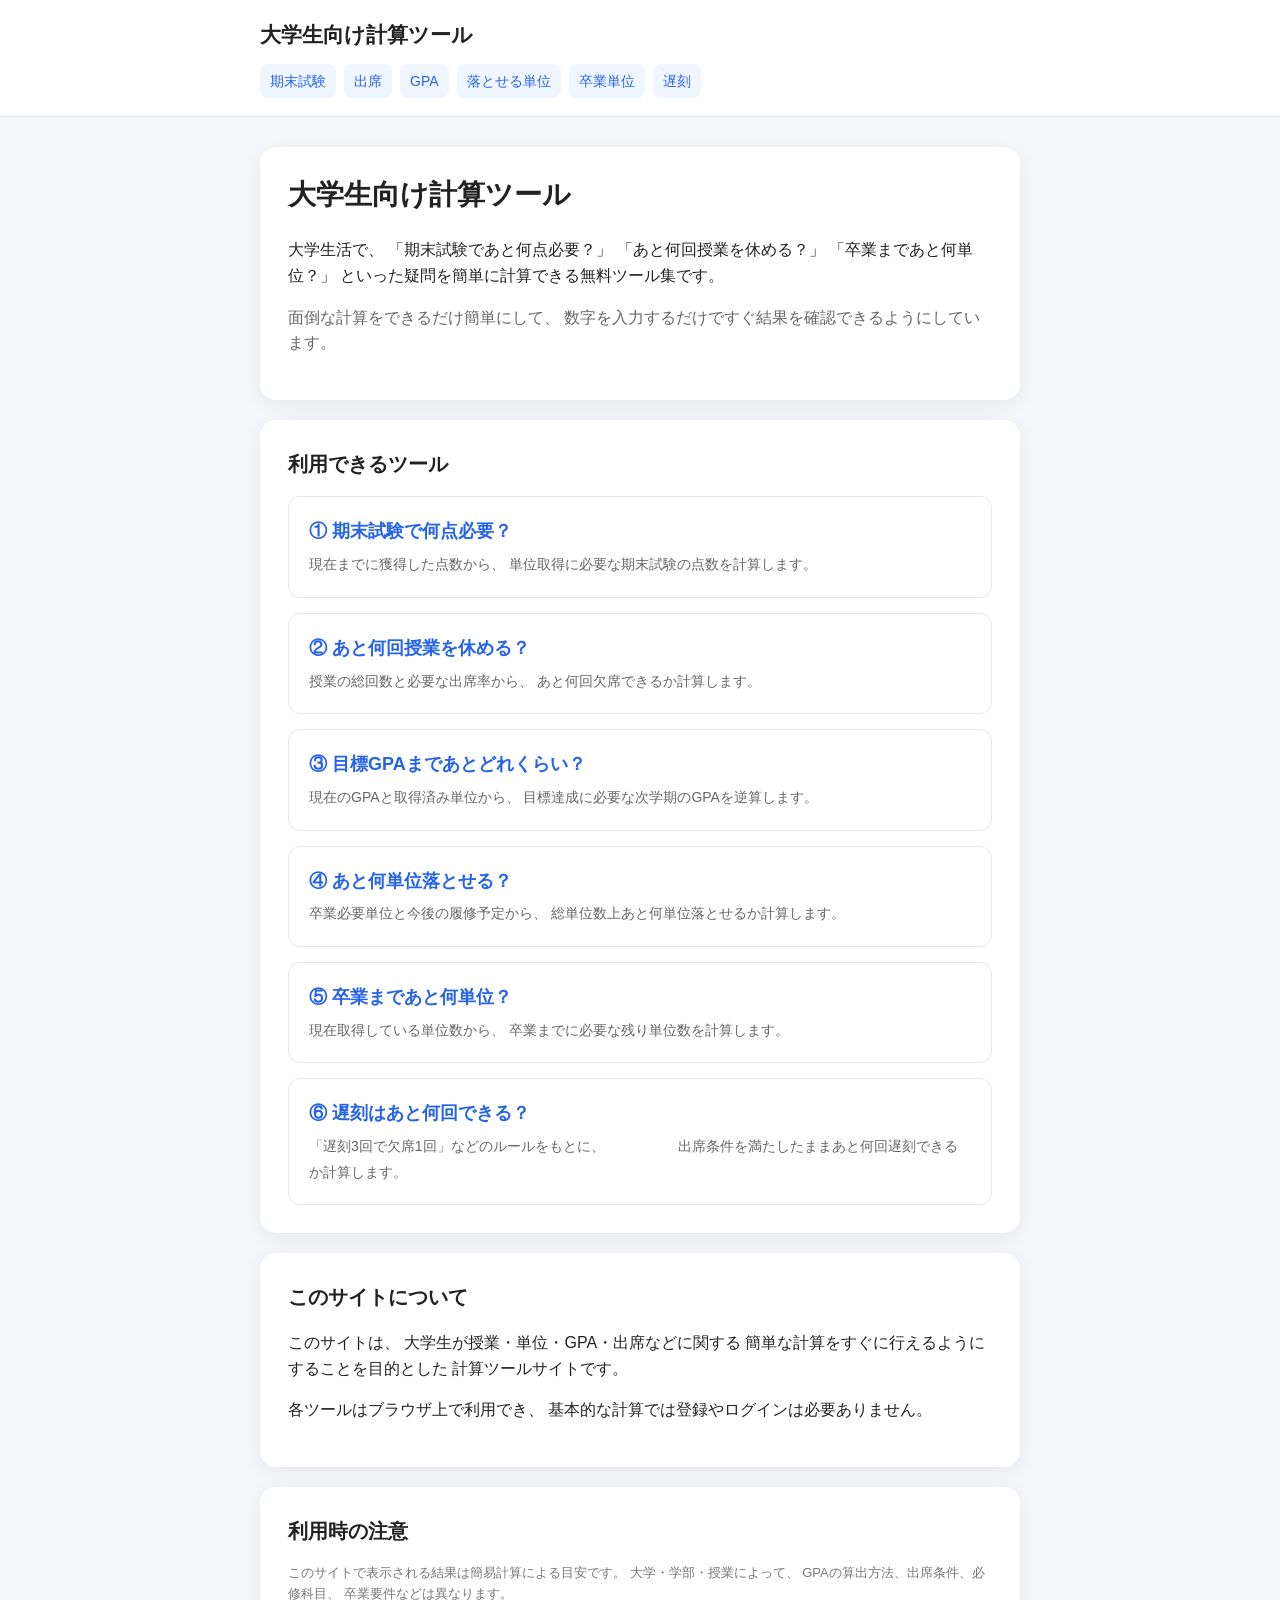
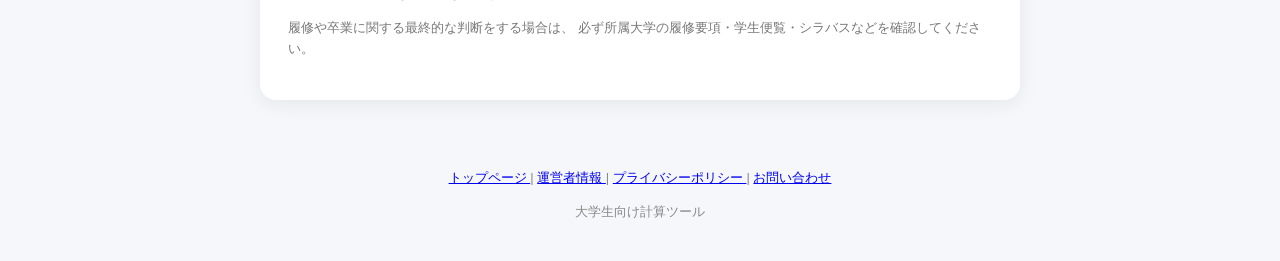
==== index.html @ 215fce96 "Update index.html" ====
<!DOCTYPE html>
<html lang="ja">

<head>
  <meta charset="UTF-8">

  <meta
    name="viewport"
    content="width=device-width, initial-scale=1.0"
  >

  <title>大学生向け計算ツール｜単位・GPA・出席・期末試験</title>

  <!-- Google tag (gtag.js) -->
<script async src="https://www.googletagmanager.com/gtag/js?id=G-T0MYVWRDHL"></script>

<script>
  window.dataLayer = window.dataLayer || [];

  function gtag() {
    dataLayer.push(arguments);
  }

  gtag('js', new Date());

  gtag('config', 'G-T0MYVWRDHL');
</script>

  <meta
    name="description"
    content="大学生向けの無料計算ツール集。期末試験で必要な点数、あと何回授業を休めるか、目標GPA、落とせる単位数、卒業までの残り単位数を簡単に計算できます。"
  >

  <link rel="stylesheet" href="style.css">
</head>

<body>

  <header class="site-header">

    <div class="header-inner">

      <h2 class="site-title">
        <a href="index.html">
          大学生向け計算ツール
        </a>
      </h2>

      <nav class="nav">

        <a href="final-exam.html">
          期末試験
        </a>

        <a href="attendance.html">
          出席
        </a>

        <a href="gpa-target.html">
          GPA
        </a>

        <a href="credits-drop.html">
          落とせる単位
        </a>

        <a href="credits-graduation.html">
          卒業単位
        </a>

        <a href="late-calculator.html">
          遅刻
        </a>

      </nav>

    </div>

  </header>


  <main class="container">

    <!-- サイト紹介 -->

    <section class="card">

      <h1>大学生向け計算ツール</h1>

      <p>
        大学生活で、
        「期末試験であと何点必要？」
        「あと何回授業を休める？」
        「卒業まであと何単位？」
        といった疑問を簡単に計算できる無料ツール集です。
      </p>

      <p class="description">
        面倒な計算をできるだけ簡単にして、
        数字を入力するだけですぐ結果を確認できるようにしています。
      </p>

    </section>


    <!-- ツール一覧 -->

    <section class="card">

      <h2>利用できるツール</h2>

      <div class="tool-grid">


        <a
          class="tool-card"
          href="final-exam.html"
        >

          <strong>
            ① 期末試験で何点必要？
          </strong>

          <span>
            現在までに獲得した点数から、
            単位取得に必要な期末試験の点数を計算します。
          </span>

        </a>


        <a
          class="tool-card"
          href="attendance.html"
        >

          <strong>
            ② あと何回授業を休める？
          </strong>

          <span>
            授業の総回数と必要な出席率から、
            あと何回欠席できるか計算します。
          </span>

        </a>


        <a
          class="tool-card"
          href="gpa-target.html"
        >

          <strong>
            ③ 目標GPAまであとどれくらい？
          </strong>

          <span>
            現在のGPAと取得済み単位から、
            目標達成に必要な次学期のGPAを逆算します。
          </span>

        </a>


        <a
          class="tool-card"
          href="credits-drop.html"
        >

          <strong>
            ④ あと何単位落とせる？
          </strong>

          <span>
            卒業必要単位と今後の履修予定から、
            総単位数上あと何単位落とせるか計算します。
          </span>

        </a>


        <a
          class="tool-card"
          href="credits-graduation.html"
        >

          <strong>
            ⑤ 卒業まであと何単位？
          </strong>

          <span>
            現在取得している単位数から、
            卒業までに必要な残り単位数を計算します。
          </span>

        </a>

        <a
          class="tool-card"
          href="late-calculator.html"
        >

          <strong>
            ⑥ 遅刻はあと何回できる？
          </strong>

          <span>
            「遅刻3回で欠席1回」などのルールをもとに、
    　　　　　出席条件を満たしたままあと何回遅刻できるか計算します。
          </span>

        </a>


      </div>

    </section>


    <!-- サイトについて -->

    <section class="card">

      <h2>このサイトについて</h2>

      <p>
        このサイトは、
        大学生が授業・単位・GPA・出席などに関する
        簡単な計算をすぐに行えるようにすることを目的とした
        計算ツールサイトです。
      </p>

      <p>
        各ツールはブラウザ上で利用でき、
        基本的な計算では登録やログインは必要ありません。
      </p>

    </section>


    <!-- 注意事項 -->

    <section class="card">

      <h2>利用時の注意</h2>

      <p class="notice">
        このサイトで表示される結果は簡易計算による目安です。
        大学・学部・授業によって、
        GPAの算出方法、出席条件、必修科目、
        卒業要件などは異なります。
      </p>

      <p class="notice">
        履修や卒業に関する最終的な判断をする場合は、
        必ず所属大学の履修要項・学生便覧・シラバスなどを確認してください。
      </p>

    </section>

  </main>

<footer>

  <p>
    <a href="index.html">
      トップページ
    </a>

    |

    <a href="about.html">
      運営者情報
    </a>

    |

    <a href="privacy.html">
      プライバシーポリシー
    </a>

    |

    <a href="contact.html">
      お問い合わせ
    </a>
  </p>

  <p>
    大学生向け計算ツール
  </p>

</footer>


</body>
</html>
---- style.css ----
* {
  box-sizing: border-box;
}

body {
  margin: 0;
  font-family:
    -apple-system,
    BlinkMacSystemFont,
    "Segoe UI",
    "Noto Sans JP",
    sans-serif;

  background: #f5f7fa;
  color: #222;
  line-height: 1.6;
}

.container {
  width: min(760px, 92%);
  margin: 30px auto;
}

/* ヘッダー */

.site-header {
  background: white;
  border-bottom: 1px solid #e5e7eb;
}

.header-inner {
  width: min(760px, 92%);
  margin: auto;
  padding: 18px 0;
}

.site-title {
  margin: 0;
  font-size: 21px;
}

.site-title a {
  color: #222;
  text-decoration: none;
}

/* ナビゲーション */

.nav {
  margin-top: 12px;
  display: flex;
  flex-wrap: wrap;
  gap: 8px;
}

.nav a {
  font-size: 14px;
  color: #2563eb;
  text-decoration: none;
  background: #eff6ff;
  padding: 6px 10px;
  border-radius: 8px;
}

.nav a:hover {
  text-decoration: underline;
}

/* カード */

.card {
  background: white;
  border-radius: 16px;
  padding: 28px;
  margin-bottom: 20px;
  box-shadow: 0 4px 20px rgba(0, 0, 0, 0.07);
}

h1 {
  margin-top: 0;
  font-size: 28px;
  line-height: 1.4;
}

h2 {
  margin-top: 0;
  font-size: 20px;
}

.description {
  color: #666;
}

/* フォーム */

.field {
  margin-bottom: 20px;
}

label {
  display: block;
  font-weight: bold;
  margin-bottom: 6px;
}

input {
  width: 100%;
  padding: 12px;
  border: 1px solid #ccc;
  border-radius: 8px;
  font-size: 16px;
}

button {
  width: 100%;
  border: none;
  border-radius: 8px;
  padding: 14px;
  font-size: 16px;
  font-weight: bold;
  cursor: pointer;
  background: #2563eb;
  color: white;
}

button:hover {
  opacity: 0.9;
}

/* 結果 */

.result {
  display: none;
}

.result-main {
  font-size: 30px;
  font-weight: bold;
  margin: 10px 0 20px;
}

.result-details {
  background: #f5f7fa;
  border-radius: 10px;
  padding: 16px;
}

.result-details p {
  margin: 6px 0;
}

.success {
  color: #15803d;
}

.warning {
  color: #b45309;
}

.danger {
  color: #b91c1c;
}

.error {
  color: #b91c1c;
  font-weight: bold;
  margin-top: 12px;
}

.notice {
  color: #777;
  font-size: 13px;
}

/* トップページ */

.tool-grid {
  display: grid;
  gap: 15px;
}

.tool-card {
  display: block;
  padding: 20px;
  border: 1px solid #e5e7eb;
  border-radius: 12px;
  color: #222;
  text-decoration: none;
}

.tool-card:hover {
  border-color: #2563eb;
  background: #f8fbff;
}

.tool-card strong {
  display: block;
  color: #2563eb;
  font-size: 18px;
  margin-bottom: 5px;
}

.tool-card span {
  color: #666;
  font-size: 14px;
}

/* 関連ツール */

.tool-links a {
  display: block;
  margin: 10px 0;
  color: #2563eb;
  text-decoration: none;
  font-weight: bold;
}

.tool-links a:hover {
  text-decoration: underline;
}

footer {
  text-align: center;
  padding: 25px;
  color: #888;
  font-size: 13px;
}

@media (max-width: 600px) {

  .container {
    margin-top: 20px;
  }

  .card {
    padding: 20px;
  }

  h1 {
    font-size: 23px;
  }

  .result-main {
    font-size: 25px;
  }

  .nav {
    gap: 5px;
  }

  .nav a {
    font-size: 12px;
  }

  .card h3 {
    margin-top: 22px;
    margin-bottom: 6px;
    font-size: 17px;
  }

  .card ul {
    padding-left: 22px;
  }

  .card li {
    margin: 5px 0;
  }
}
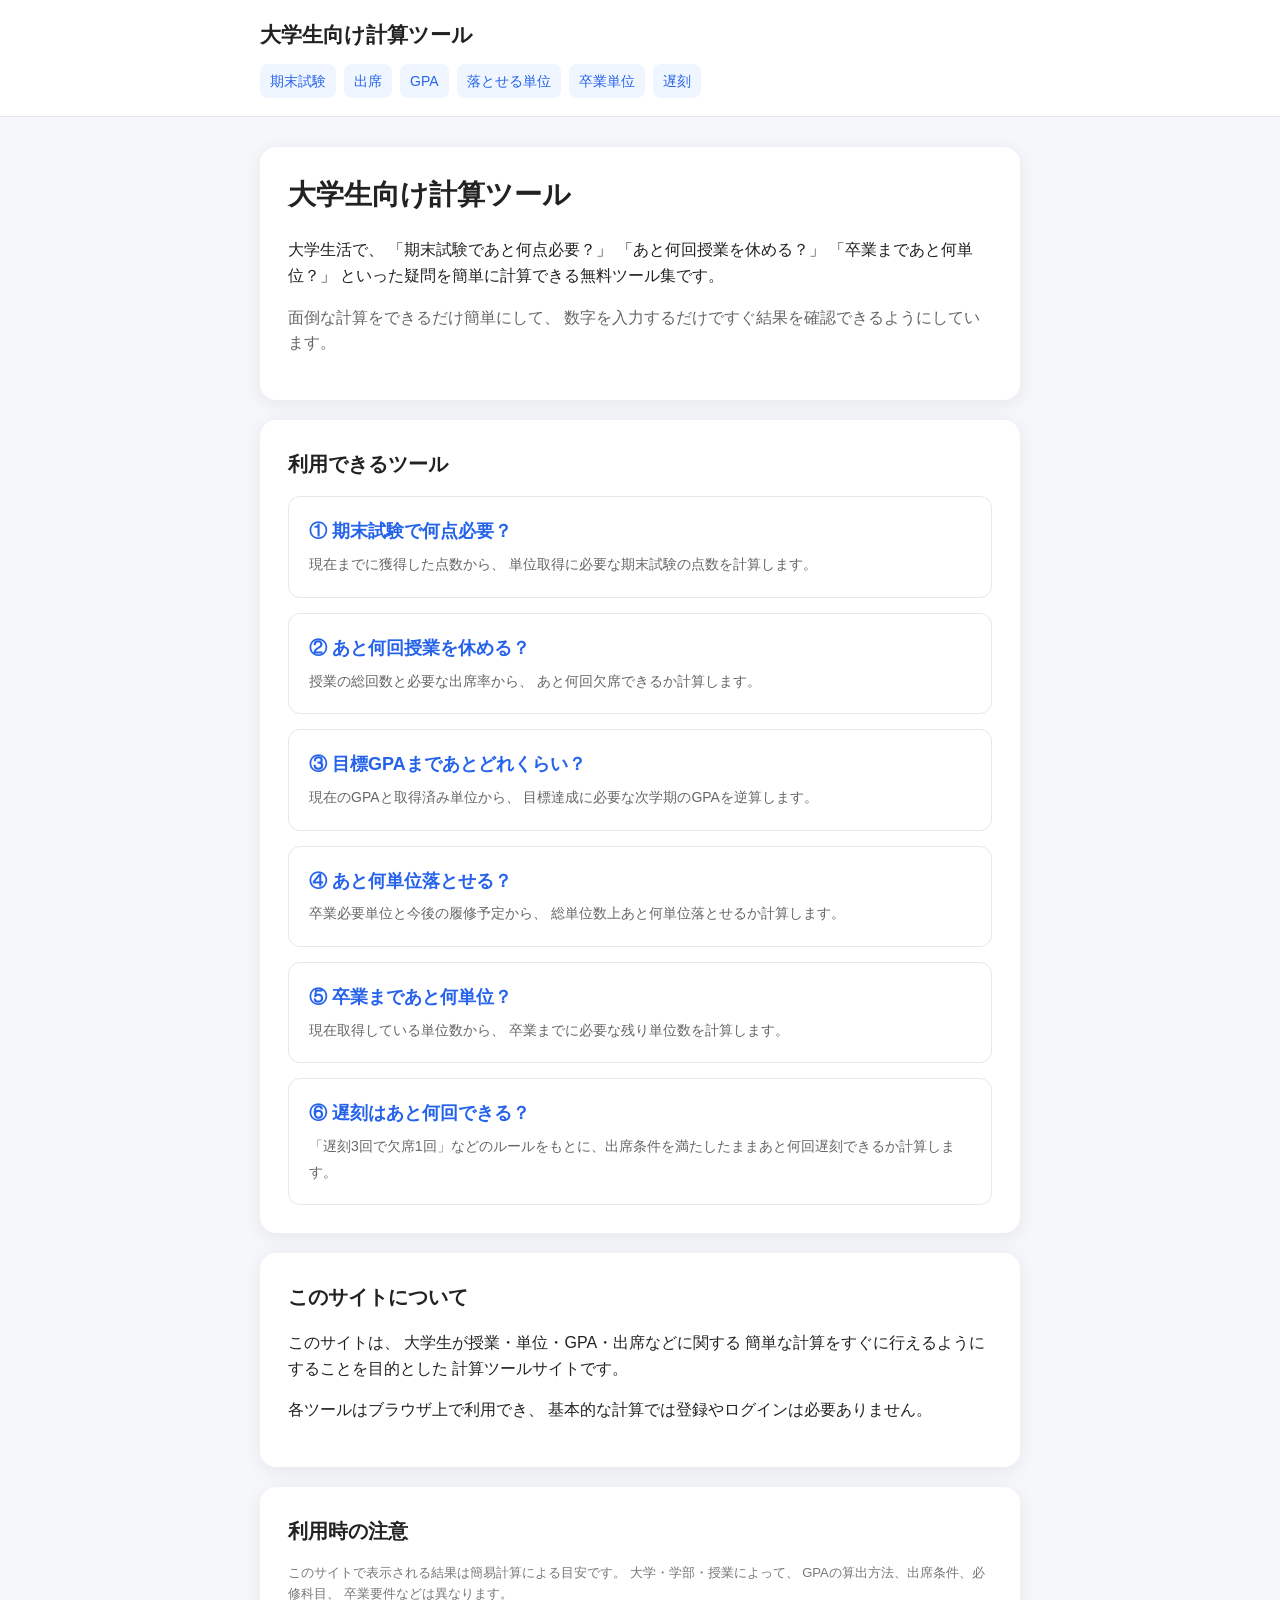
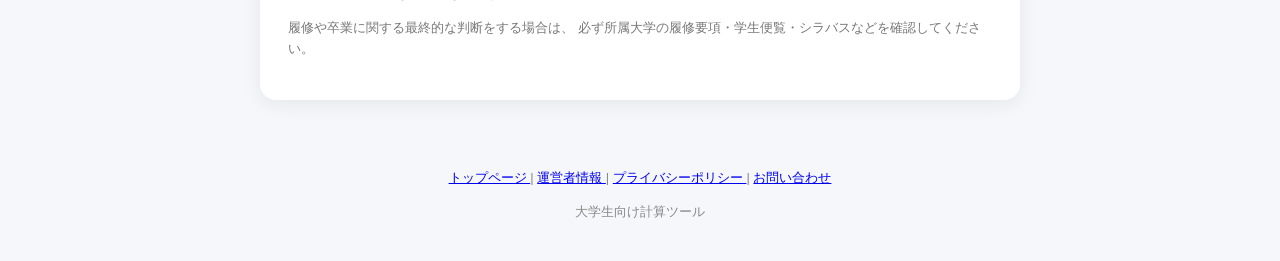
==== commit 8dacac46: "Fix HTML syntax errors and clean up formatting" ====
--- a/index.html
+++ b/index.html
@@ -206,8 +206,7 @@
           </strong>
 
           <span>
-            「遅刻3回で欠席1回」などのルールをもとに、
-    　　　　　出席条件を満たしたままあと何回遅刻できるか計算します。
+            「遅刻3回で欠席1回」などのルールをもとに、出席条件を満たしたままあと何回遅刻できるか計算します。
           </span>
 
         </a>
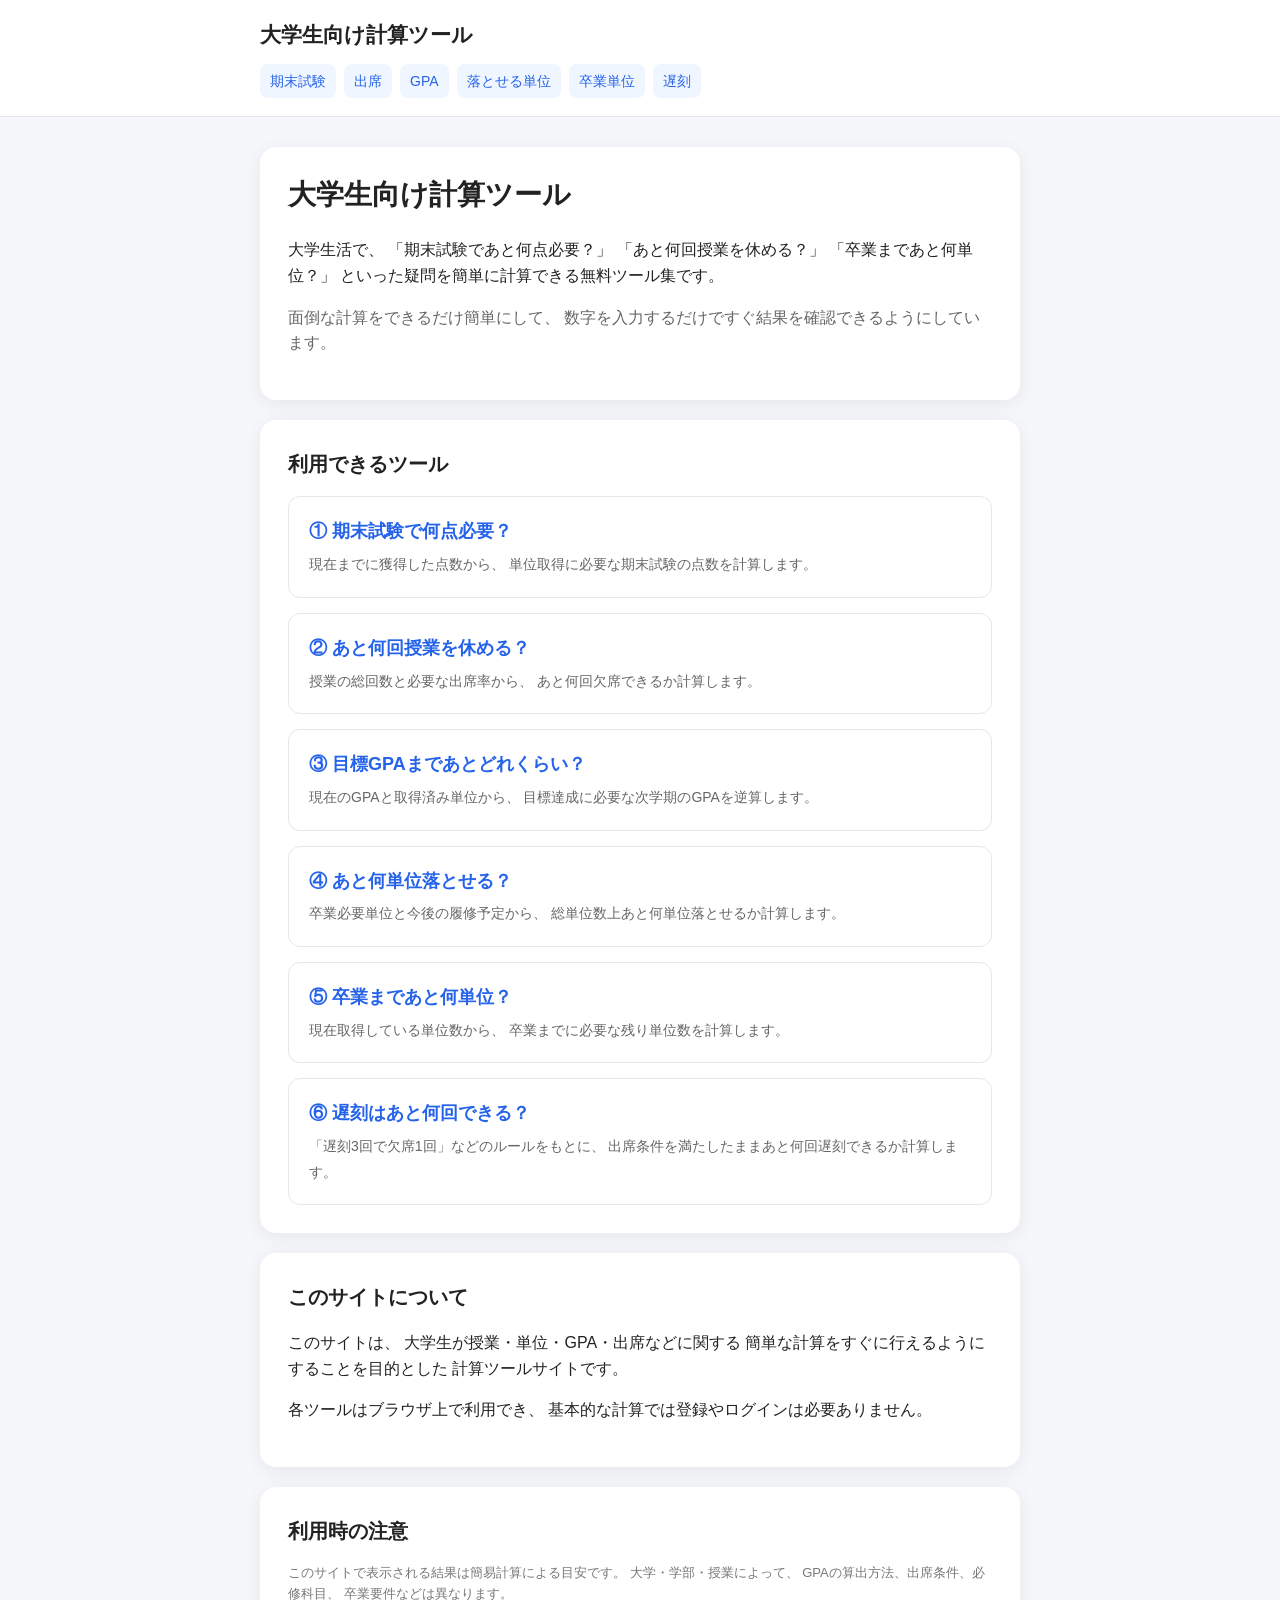
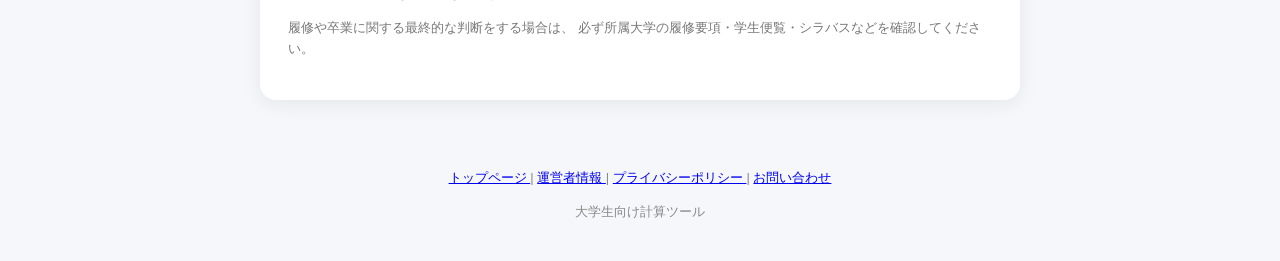
==== commit 0120cf62: "Update index.html" ====
--- a/index.html
+++ b/index.html
@@ -206,7 +206,8 @@
           </strong>
 
           <span>
-            「遅刻3回で欠席1回」などのルールをもとに、出席条件を満たしたままあと何回遅刻できるか計算します。
+            「遅刻3回で欠席1回」などのルールをもとに、
+  出席条件を満たしたままあと何回遅刻できるか計算します。
           </span>
 
         </a>
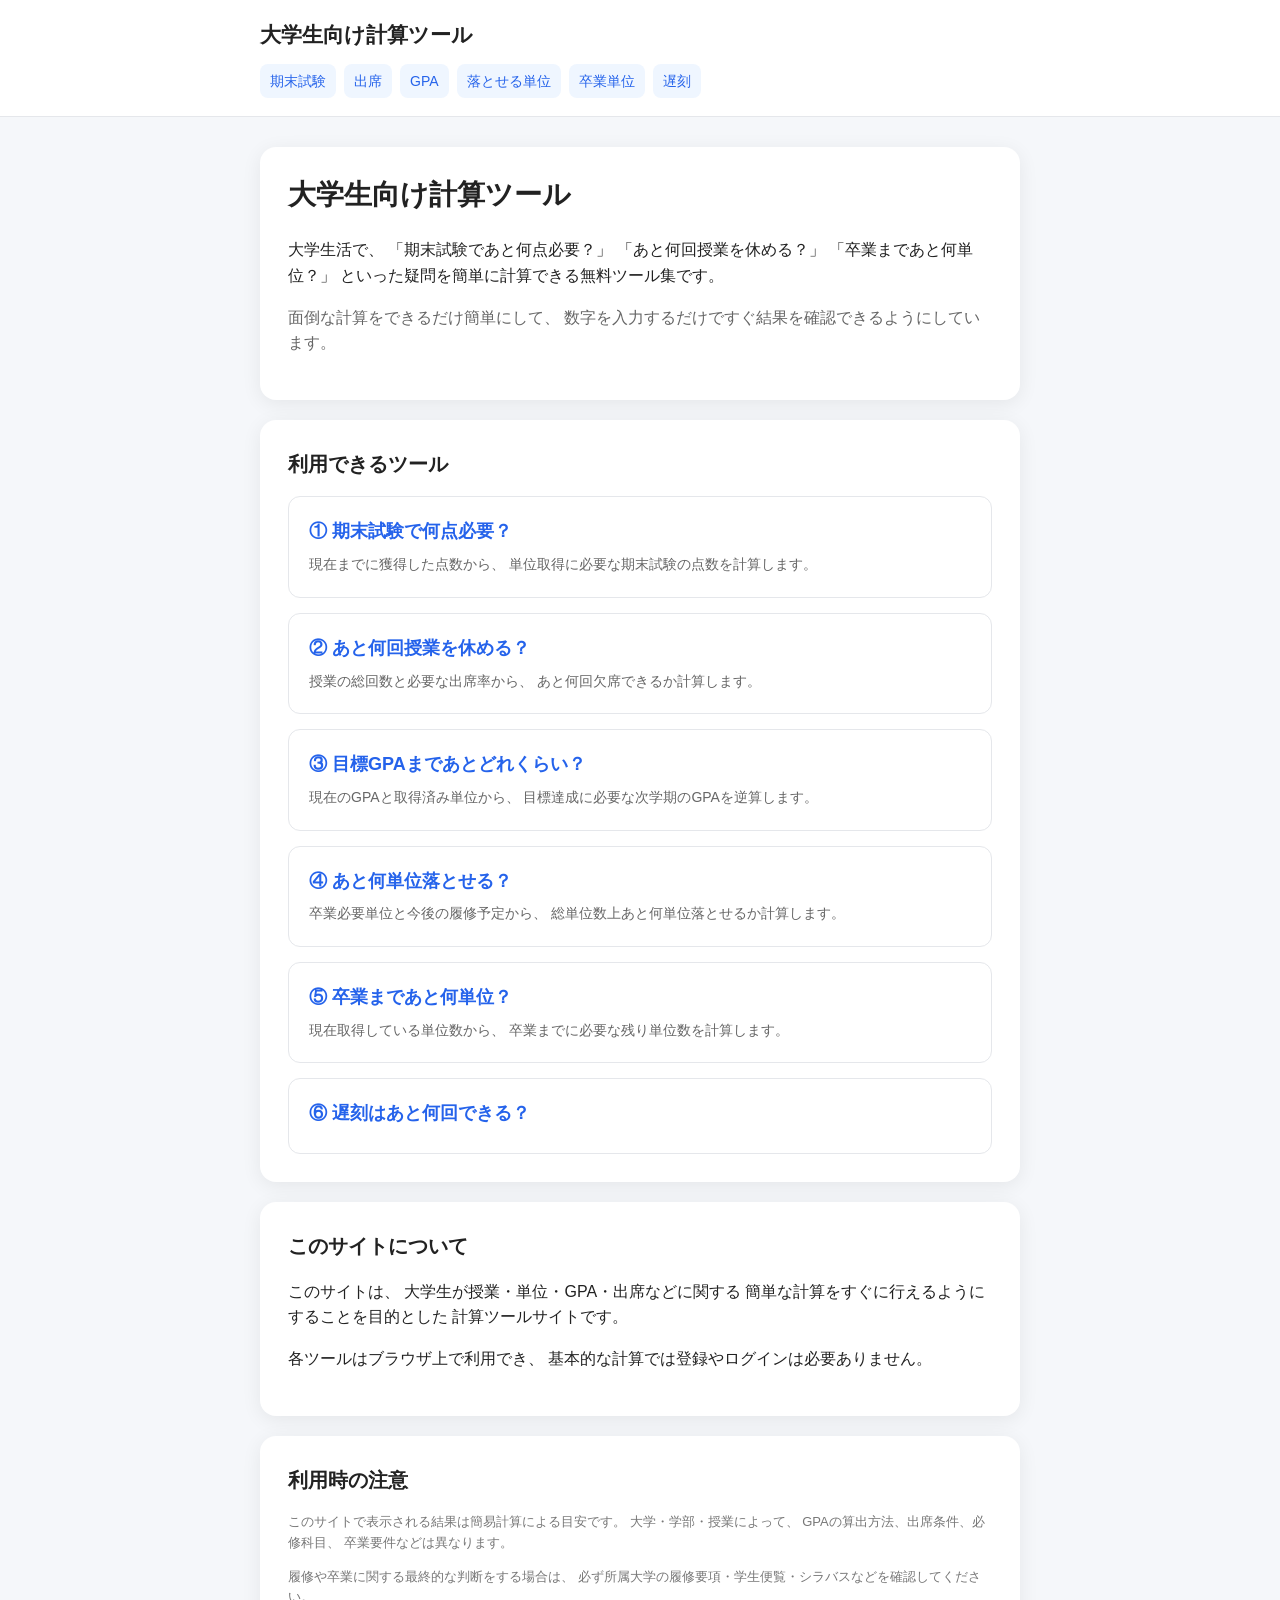
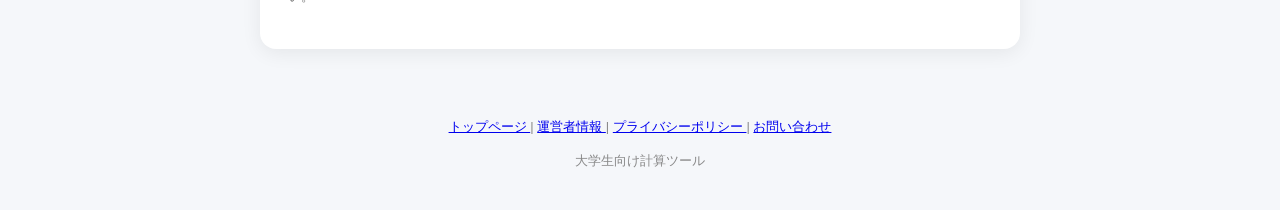
==== commit 04b26e53: "Update index.html" ====
--- a/index.html
+++ b/index.html
@@ -206,8 +206,7 @@
           </strong>
 
           <span>
-            「遅刻3回で欠席1回」などのルールをもとに、
-  出席条件を満たしたままあと何回遅刻できるか計算します。
+           
           </span>
 
         </a>
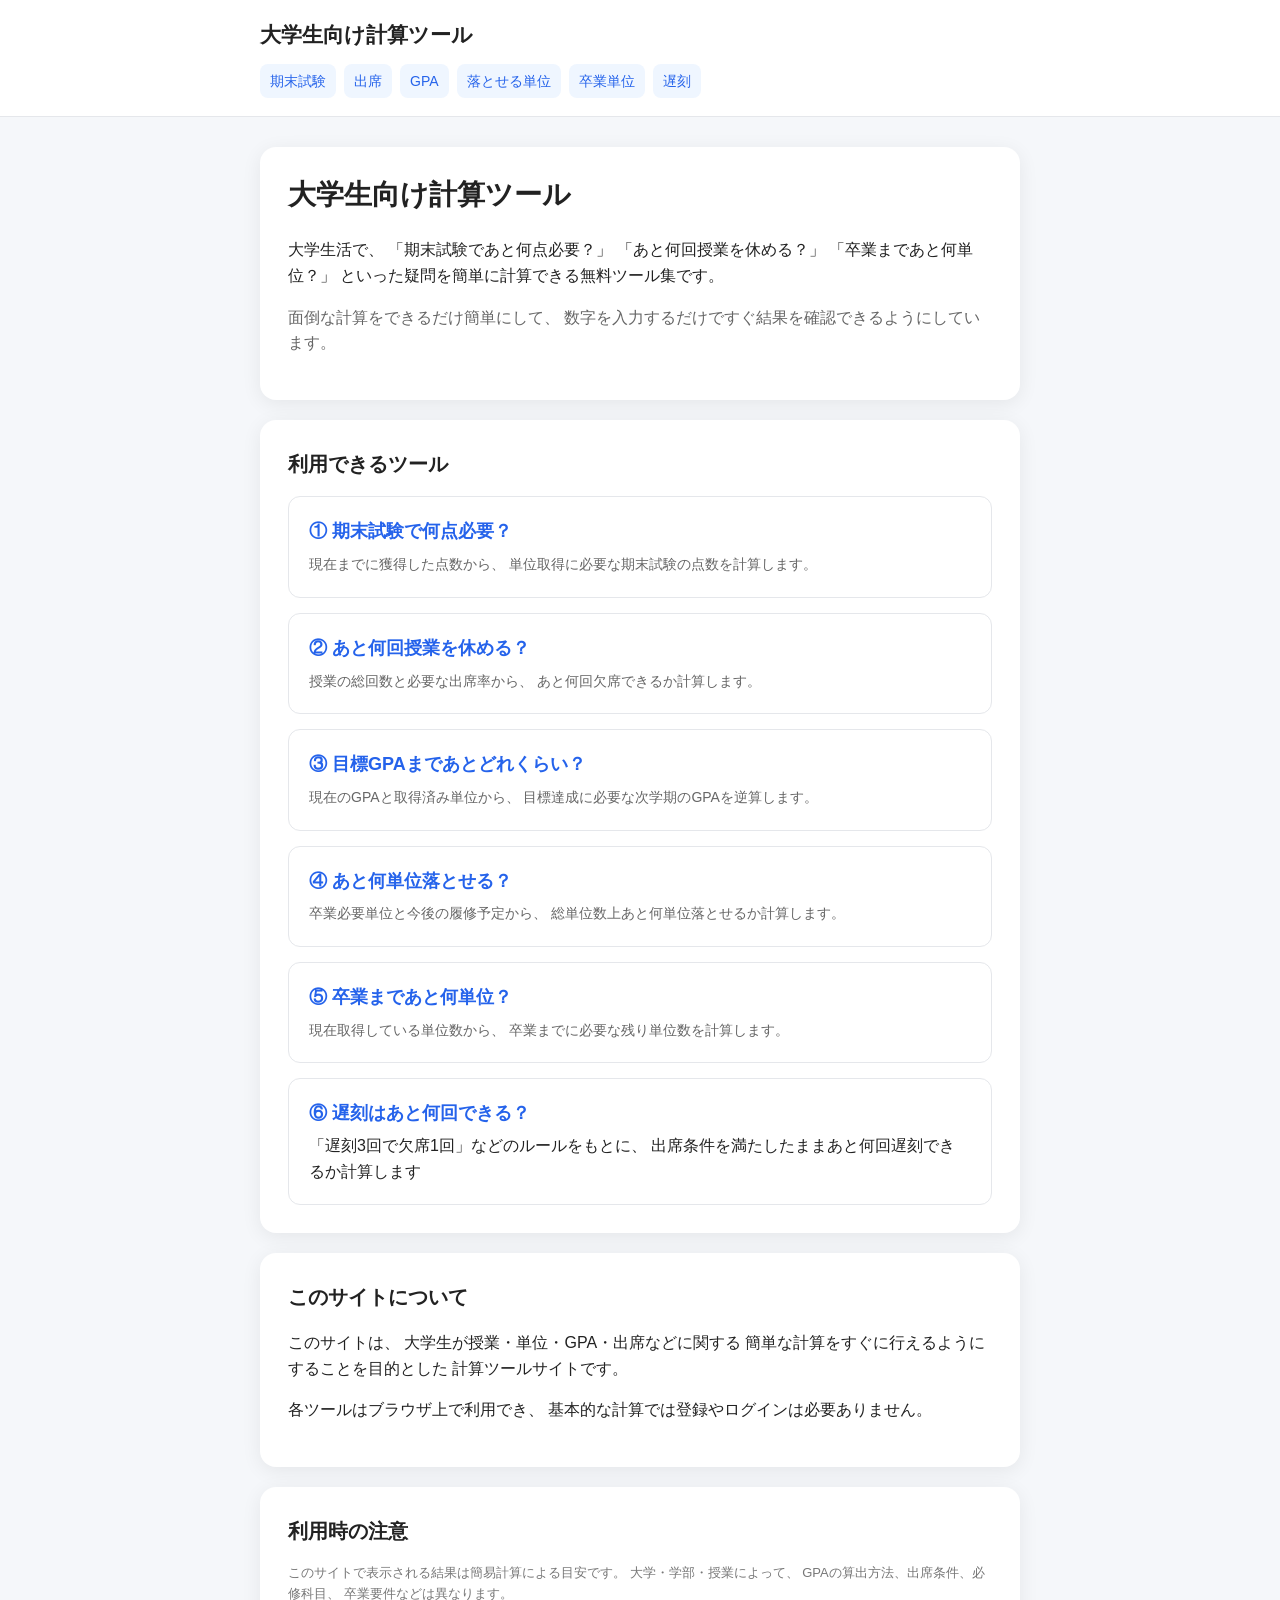
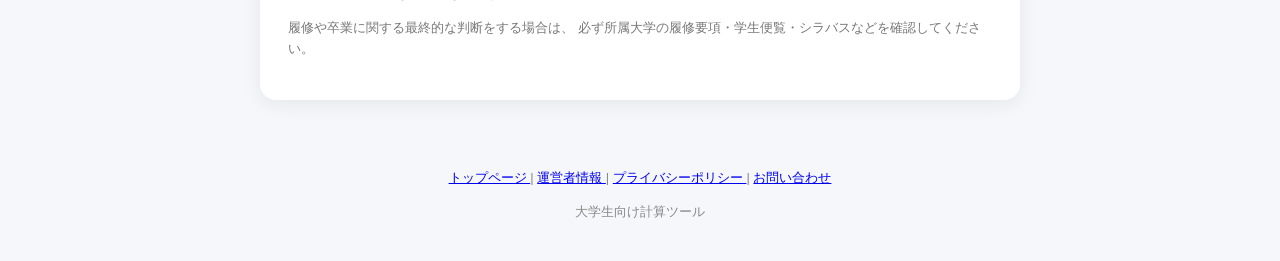
==== commit b07aaf01: "Fix HTML encoding issues in index.html" ====
--- a/index.html
+++ b/index.html
@@ -204,7 +204,8 @@
           <strong>
             ⑥ 遅刻はあと何回できる？
           </strong>
-
+            「遅刻3回で欠席1回」などのルールをもとに、
+             出席条件を満たしたままあと何回遅刻できるか計算します
           <span>
            
           </span>
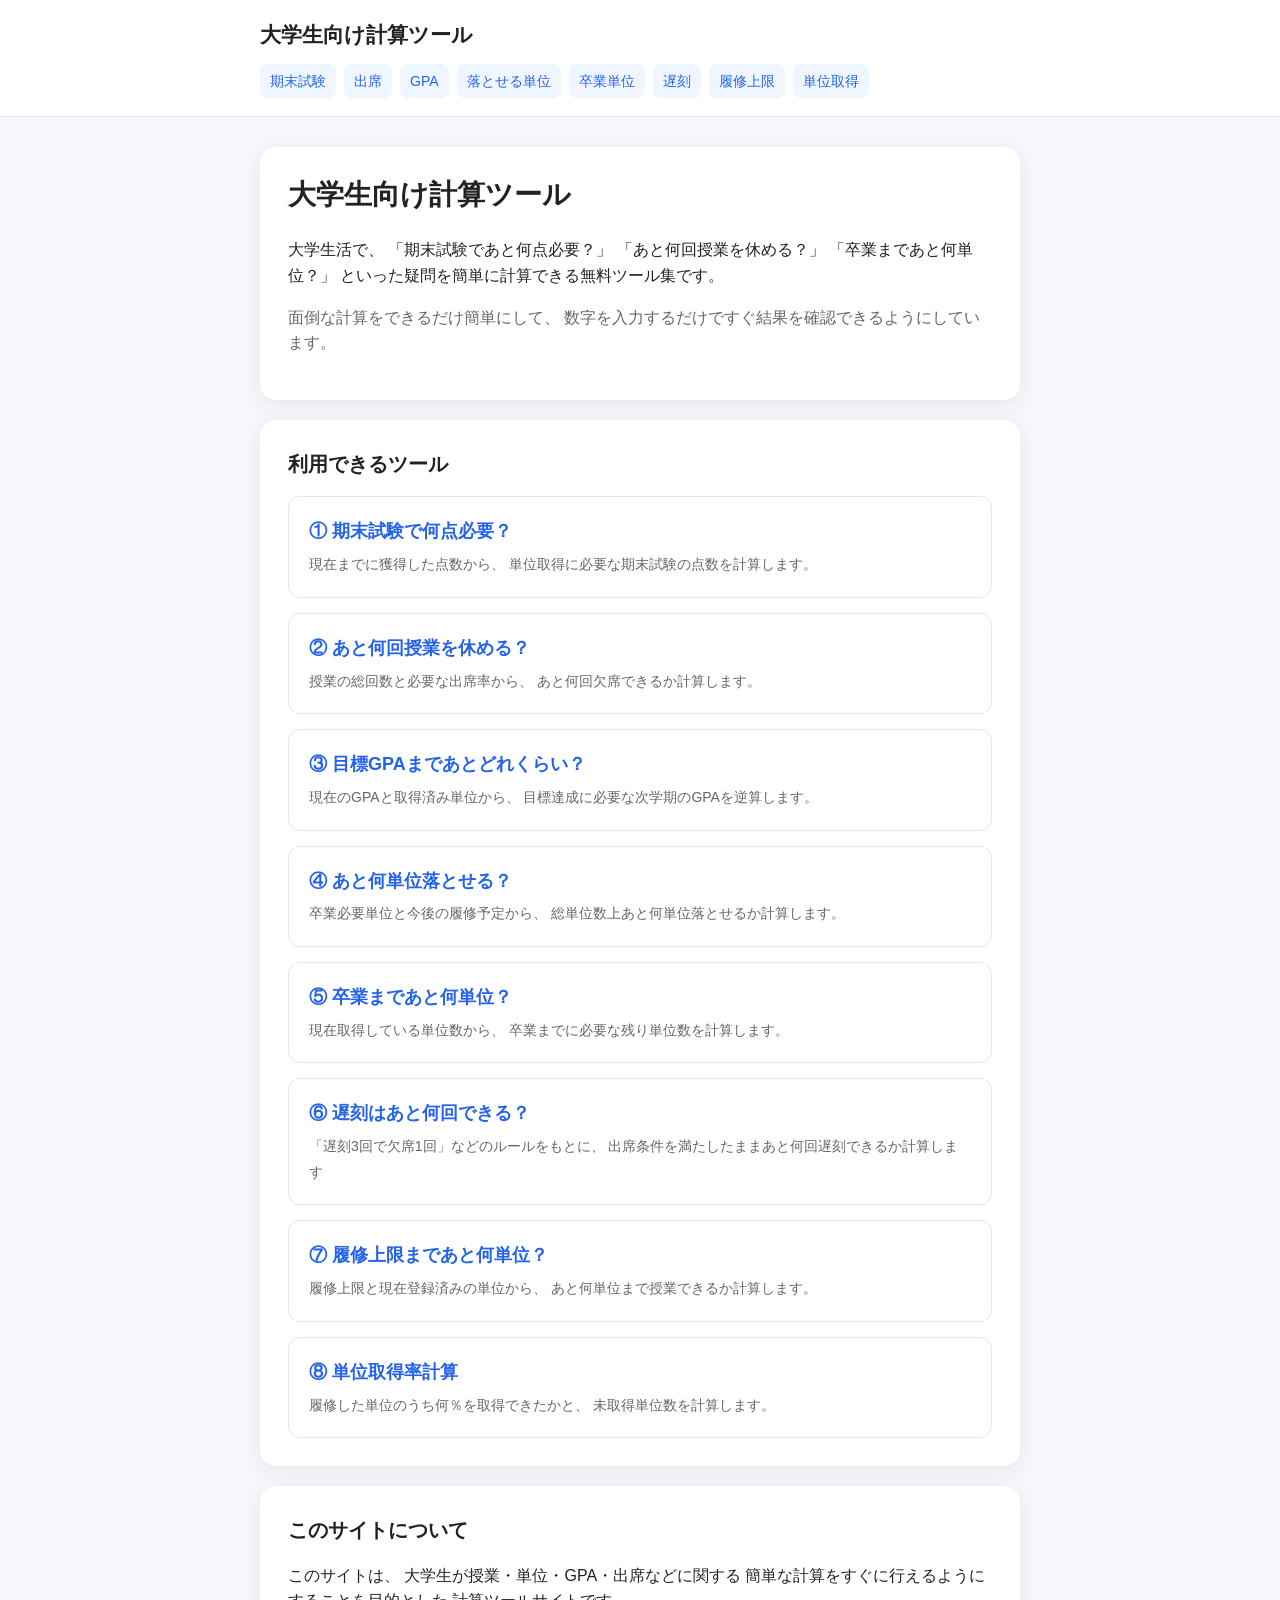
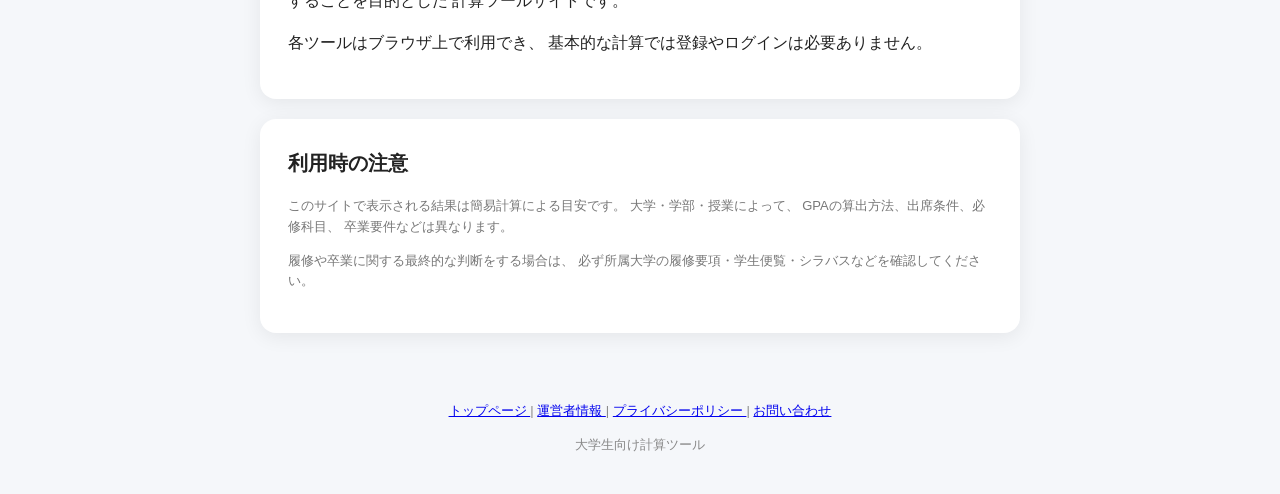
==== commit ded8f22b: "Update index.html" ====
--- a/index.html
+++ b/index.html
@@ -70,6 +70,14 @@
 
         <a href="late-calculator.html">
           遅刻
+        </a>
+
+        <a href="course-cap.html">
+          履修上限
+        </a>
+
+        <a href="credit-rate.html">
+          単位取得
         </a>
 
       </nav>
@@ -204,13 +212,46 @@
           <strong>
             ⑥ 遅刻はあと何回できる？
           </strong>
+
+          <span>
             「遅刻3回で欠席1回」などのルールをもとに、
              出席条件を満たしたままあと何回遅刻できるか計算します
-          <span>
-           
-          </span>
-
-        </a>
+          </span>
+
+        </a>
+
+        <a
+          class="tool-card"
+          href="course-cap.html"
+        >
+
+          <strong>
+            ⑦ 履修上限まであと何単位？
+          </strong>
+
+          <span>
+            履修上限と現在登録済みの単位から、
+            あと何単位まで授業できるか計算します。
+          </span>
+
+        </a>
+
+        <a 
+          class="tool-card"
+          href="credit-rate.html"
+        >
+
+          <strong>
+            ⑧ 単位取得率計算
+          </strong>
+
+          <span>
+            履修した単位のうち何％を取得できたかと、
+            未取得単位数を計算します。
+          </span>
+
+        </a>
+        
 
 
       </div>
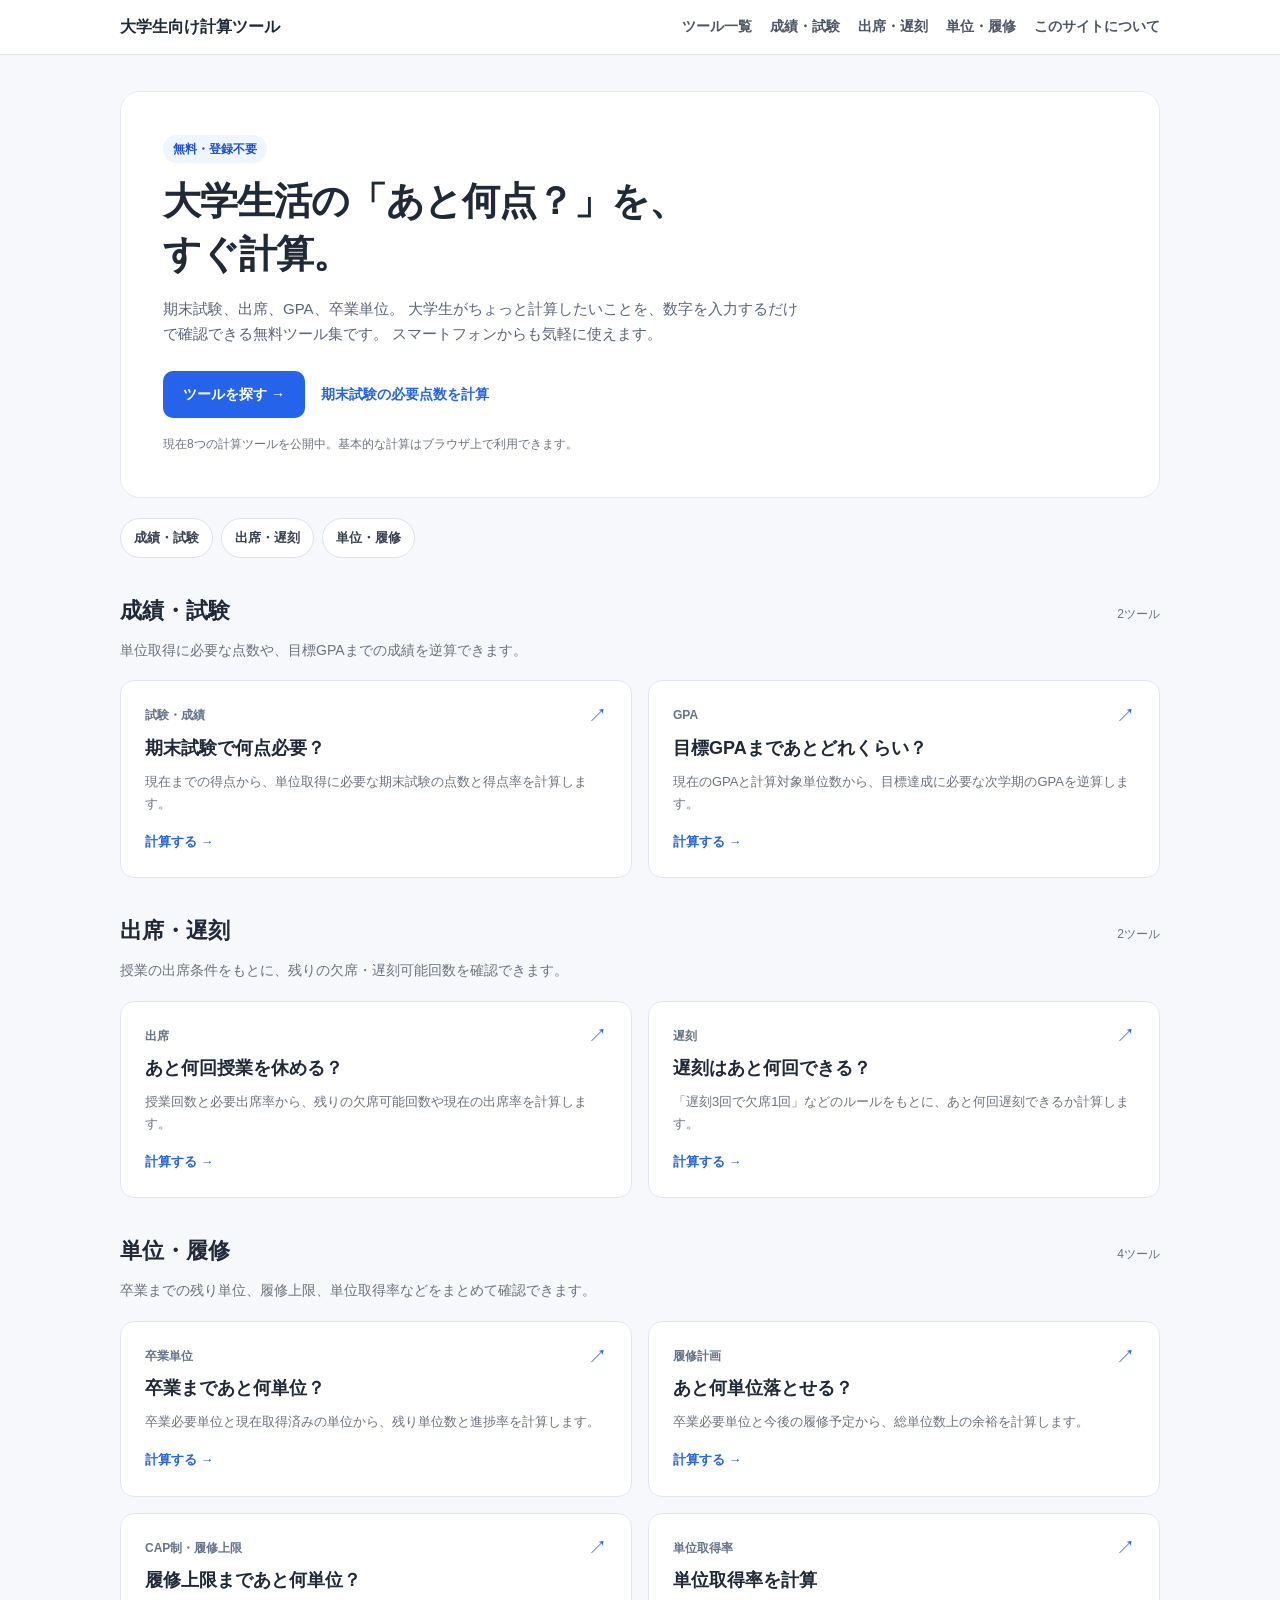
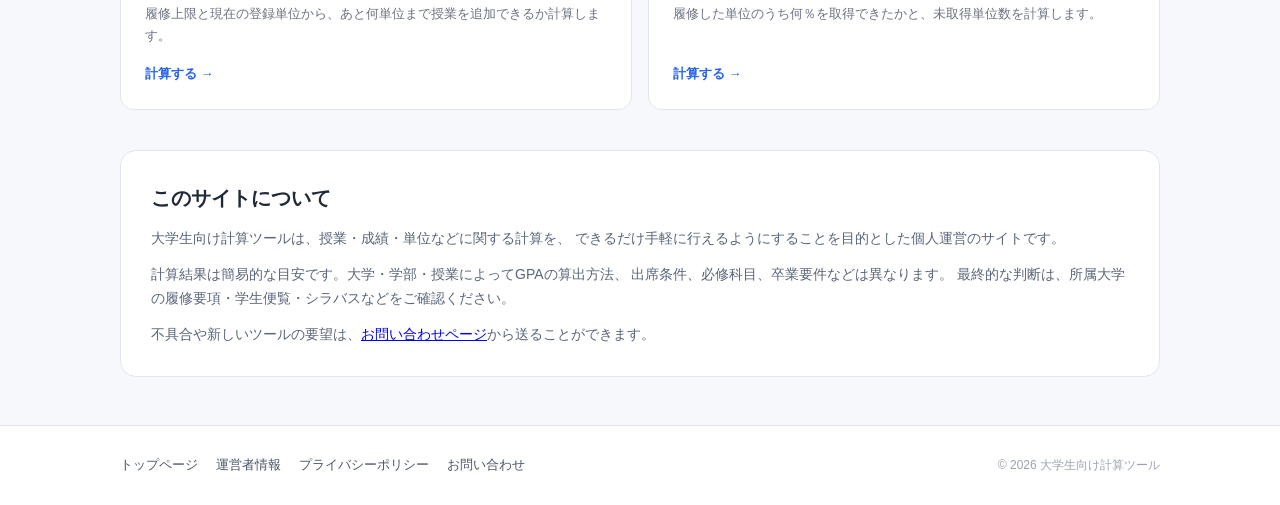
==== commit 1946f366: "Update index.html" ====
--- a/index.html
+++ b/index.html
@@ -1,339 +1,742 @@
 <!DOCTYPE html>
 <html lang="ja">
-
 <head>
   <meta charset="UTF-8">
-
-  <meta
-    name="viewport"
-    content="width=device-width, initial-scale=1.0"
-  >
+  <meta name="viewport" content="width=device-width, initial-scale=1.0">
 
   <title>大学生向け計算ツール｜単位・GPA・出席・期末試験</title>
-
-  <!-- Google tag (gtag.js) -->
-<script async src="https://www.googletagmanager.com/gtag/js?id=G-T0MYVWRDHL"></script>
-
-<script>
-  window.dataLayer = window.dataLayer || [];
-
-  function gtag() {
-    dataLayer.push(arguments);
-  }
-
-  gtag('js', new Date());
-
-  gtag('config', 'G-T0MYVWRDHL');
-</script>
-
-  <meta
-    name="description"
-    content="大学生向けの無料計算ツール集。期末試験で必要な点数、あと何回授業を休めるか、目標GPA、落とせる単位数、卒業までの残り単位数を簡単に計算できます。"
-  >
-
+  <meta name="description" content="大学生向けの無料計算ツール集。期末試験で必要な点数、欠席可能回数、目標GPA、卒業までの残り単位数などを簡単に計算できます。">
+  <link rel="canonical" href="https://jkgy4luuuuuu.github.io/university-tools/">
   <link rel="stylesheet" href="style.css">
+
+  <!-- Search Consoleの確認metaタグがある場合はここに引き継ぐ -->
+
+  <!-- Google Analytics -->
+  <script async src="https://www.googletagmanager.com/gtag/js?id=G-T0MYVWRDHL"></script>
+  <script>
+    window.dataLayer = window.dataLayer || [];
+    function gtag() {
+      dataLayer.push(arguments);
+    }
+    gtag('js', new Date());
+    gtag('config', 'G-T0MYVWRDHL');
+  </script>
+
+  <style>
+    /* トップページ専用。ほかのHTMLには影響しません */
+    .home-page {
+      background: #f6f8fc;
+      color: #1f2937;
+      line-height: 1.7;
+    }
+
+    .home-page a {
+      -webkit-tap-highlight-color: transparent;
+    }
+
+    .home-wrap {
+      width: min(1040px, calc(100% - 32px));
+      margin-inline: auto;
+    }
+
+    /* ヘッダー */
+    .home-header {
+      background: #fff;
+      border-bottom: 1px solid #e5e7eb;
+    }
+
+    .home-header-inner {
+      display: flex;
+      align-items: center;
+      justify-content: space-between;
+      gap: 16px;
+      padding-block: 15px;
+    }
+
+    .home-brand {
+      color: #1f2937;
+      text-decoration: none;
+      font-size: 16px;
+      font-weight: 800;
+      line-height: 1.4;
+      min-width: 0;
+    }
+
+    .home-desktop-nav {
+      display: none;
+      align-items: center;
+      gap: 18px;
+    }
+
+    .home-desktop-nav a {
+      color: #4b5563;
+      text-decoration: none;
+      font-size: 14px;
+      font-weight: 600;
+    }
+
+    .home-desktop-nav a:hover {
+      color: #2563eb;
+    }
+
+    /* スマホ用メニュー */
+    .home-menu {
+      position: relative;
+      flex-shrink: 0;
+    }
+
+    .home-menu summary {
+      display: flex;
+      align-items: center;
+      gap: 8px;
+      min-height: 44px;
+      padding: 9px 12px;
+      border: 1px solid #dbe2ec;
+      border-radius: 10px;
+      background: #fff;
+      font-size: 14px;
+      font-weight: 700;
+      cursor: pointer;
+      list-style: none;
+    }
+
+    .home-menu summary::-webkit-details-marker {
+      display: none;
+    }
+
+    .home-menu-icon {
+      display: flex;
+      flex-direction: column;
+      gap: 4px;
+      width: 17px;
+    }
+
+    .home-menu-icon span {
+      display: block;
+      width: 17px;
+      height: 2px;
+      border-radius: 2px;
+      background: #374151;
+    }
+
+    .home-menu-panel {
+      position: absolute;
+      z-index: 10;
+      top: calc(100% + 8px);
+      right: 0;
+      width: min(320px, calc(100vw - 32px));
+      padding: 8px;
+      border: 1px solid #e5e7eb;
+      border-radius: 14px;
+      background: #fff;
+      box-shadow: 0 12px 30px rgba(15, 23, 42, 0.12);
+    }
+
+    .home-menu-panel a {
+      display: block;
+      padding: 11px 12px;
+      border-radius: 8px;
+      color: #374151;
+      text-decoration: none;
+      font-size: 14px;
+      font-weight: 600;
+    }
+
+    .home-menu-panel a:hover,
+    .home-menu-panel a:focus-visible {
+      background: #eff6ff;
+      color: #1d4ed8;
+    }
+
+    .home-menu-divider {
+      height: 1px;
+      margin: 7px 4px;
+      background: #e5e7eb;
+    }
+
+    /* メイン */
+    .home-main {
+      padding-block: 24px 48px;
+    }
+
+    .home-hero {
+      padding: 28px 22px;
+      border: 1px solid #e5eaf2;
+      border-radius: 20px;
+      background: #fff;
+    }
+
+    .home-eyebrow {
+      display: inline-block;
+      margin-bottom: 12px;
+      padding: 4px 10px;
+      border-radius: 100px;
+      background: #eff6ff;
+      color: #1d4ed8;
+      font-size: 12px;
+      font-weight: 700;
+    }
+
+    .home-hero h1 {
+      margin: 0 0 14px;
+      font-size: clamp(25px, 5vw, 38px);
+      line-height: 1.4;
+      letter-spacing: -0.025em;
+    }
+
+    .home-hero p {
+      margin: 0;
+      color: #596579;
+      font-size: 15px;
+    }
+
+    .home-hero-actions {
+      display: flex;
+      flex-wrap: wrap;
+      gap: 12px;
+      margin-top: 24px;
+    }
+
+    .home-primary-link {
+      display: inline-flex;
+      align-items: center;
+      justify-content: center;
+      min-height: 46px;
+      padding: 12px 20px;
+      border-radius: 10px;
+      background: #2563eb;
+      color: #fff;
+      text-decoration: none;
+      font-size: 14px;
+      font-weight: 700;
+    }
+
+    .home-primary-link:hover {
+      background: #1d4ed8;
+    }
+
+    .home-secondary-link {
+      display: inline-flex;
+      align-items: center;
+      min-height: 46px;
+      padding: 10px 4px;
+      color: #2563eb;
+      text-decoration: none;
+      font-size: 14px;
+      font-weight: 700;
+    }
+
+    .home-hero-note {
+      margin-top: 16px !important;
+      font-size: 12px !important;
+      color: #6b7280 !important;
+    }
+
+    /* カテゴリへのショートカット */
+    .home-shortcuts {
+      display: flex;
+      flex-wrap: wrap;
+      gap: 8px;
+      margin-top: 20px;
+    }
+
+    .home-shortcuts a {
+      display: inline-flex;
+      align-items: center;
+      min-height: 40px;
+      padding: 8px 13px;
+      border: 1px solid #dbe2ec;
+      border-radius: 100px;
+      background: #fff;
+      color: #374151;
+      text-decoration: none;
+      font-size: 13px;
+      font-weight: 700;
+    }
+
+    .home-shortcuts a:hover {
+      border-color: #93c5fd;
+      color: #1d4ed8;
+    }
+
+    /* ツール一覧 */
+    .home-section {
+      margin-top: 38px;
+      scroll-margin-top: 20px;
+    }
+
+    .home-section-heading {
+      display: flex;
+      align-items: baseline;
+      justify-content: space-between;
+      gap: 12px;
+      margin-bottom: 15px;
+    }
+
+    .home-section h2 {
+      margin: 0;
+      font-size: 22px;
+      line-height: 1.4;
+    }
+
+    .home-section-count {
+      color: #6b7280;
+      font-size: 12px;
+      white-space: nowrap;
+    }
+
+    .home-section-intro {
+      margin: -3px 0 18px;
+      color: #6b7280;
+      font-size: 14px;
+    }
+
+    .home-tool-grid {
+      display: grid;
+      grid-template-columns: 1fr;
+      gap: 12px;
+    }
+
+    .home-tool-card {
+      display: flex;
+      flex-direction: column;
+      gap: 9px;
+      min-width: 0;
+      padding: 20px;
+      border: 1px solid #e1e6ee;
+      border-radius: 14px;
+      background: #fff;
+      color: inherit;
+      text-decoration: none;
+      transition: border-color 0.15s, transform 0.15s;
+    }
+
+    .home-tool-card:hover {
+      border-color: #93c5fd;
+      transform: translateY(-2px);
+    }
+
+    .home-tool-top {
+      display: flex;
+      align-items: center;
+      justify-content: space-between;
+      gap: 12px;
+    }
+
+    .home-tool-label {
+      color: #64748b;
+      font-size: 12px;
+      font-weight: 700;
+    }
+
+    .home-tool-arrow {
+      color: #2563eb;
+      font-size: 19px;
+      line-height: 1;
+    }
+
+    .home-tool-card h3 {
+      margin: 0;
+      color: #1f2937;
+      font-size: 17px;
+      line-height: 1.5;
+    }
+
+    .home-tool-card p {
+      margin: 0;
+      color: #6b7280;
+      font-size: 13px;
+      line-height: 1.7;
+    }
+
+    .home-tool-action {
+      margin-top: auto;
+      padding-top: 7px;
+      color: #2563eb;
+      font-size: 13px;
+      font-weight: 700;
+    }
+
+    /* サイト説明 */
+    .home-about {
+      margin-top: 40px;
+      padding: 24px 22px;
+      border: 1px solid #e1e6ee;
+      border-radius: 16px;
+      background: #fff;
+    }
+
+    .home-about h2 {
+      margin: 0 0 12px;
+      font-size: 20px;
+    }
+
+    .home-about p {
+      margin: 0 0 12px;
+      color: #596579;
+      font-size: 14px;
+    }
+
+    .home-about p:last-child {
+      margin-bottom: 0;
+    }
+
+    /* フッター */
+    .home-footer {
+      border-top: 1px solid #e5e7eb;
+      background: #fff;
+      padding: 28px 0;
+    }
+
+    .home-footer-inner {
+      display: flex;
+      flex-direction: column;
+      gap: 14px;
+    }
+
+    .home-footer-links {
+      display: flex;
+      flex-wrap: wrap;
+      gap: 10px 18px;
+    }
+
+    .home-footer a {
+      color: #4b5563;
+      text-decoration: none;
+      font-size: 13px;
+    }
+
+    .home-footer a:hover {
+      color: #2563eb;
+      text-decoration: underline;
+    }
+
+    .home-footer p {
+      margin: 0;
+      color: #9ca3af;
+      font-size: 12px;
+    }
+
+    /* キーボード操作 */
+    .home-page a:focus-visible,
+    .home-page summary:focus-visible {
+      outline: 3px solid #93c5fd;
+      outline-offset: 3px;
+    }
+
+    /* タブレット以上 */
+    @media (min-width: 700px) {
+      .home-main {
+        padding-top: 36px;
+      }
+
+      .home-hero {
+        padding: 42px;
+      }
+
+      .home-hero p {
+        max-width: 640px;
+      }
+
+      .home-tool-grid {
+        grid-template-columns: repeat(2, minmax(0, 1fr));
+        gap: 16px;
+      }
+
+      .home-tool-card {
+        padding: 24px;
+      }
+
+      .home-tool-card h3 {
+        font-size: 18px;
+      }
+
+      .home-about {
+        padding: 30px;
+      }
+
+      .home-footer-inner {
+        flex-direction: row;
+        align-items: center;
+        justify-content: space-between;
+      }
+    }
+
+    /* PCではメニューを通常のナビに */
+    @media (min-width: 980px) {
+      .home-desktop-nav {
+        display: flex;
+      }
+
+      .home-menu {
+        display: none;
+      }
+    }
+
+    @media (prefers-reduced-motion: reduce) {
+      .home-tool-card {
+        transition: none;
+      }
+
+      .home-tool-card:hover {
+        transform: none;
+      }
+    }
+  </style>
 </head>
 
-<body>
-
-  <header class="site-header">
-
-    <div class="header-inner">
-
-      <h2 class="site-title">
-        <a href="index.html">
-          大学生向け計算ツール
+<body class="home-page">
+
+<header class="home-header">
+  <div class="home-wrap home-header-inner">
+
+    <a class="home-brand" href="index.html">
+      大学生向け計算ツール
+    </a>
+
+    <!-- PC用ナビ -->
+    <nav class="home-desktop-nav" aria-label="メインナビゲーション">
+      <a href="#tools">ツール一覧</a>
+      <a href="#grades">成績・試験</a>
+      <a href="#attendance">出席・遅刻</a>
+      <a href="#credits">単位・履修</a>
+      <a href="about.html">このサイトについて</a>
+    </nav>
+
+    <!-- スマホ用折りたたみメニュー -->
+    <details class="home-menu">
+      <summary>
+        <span class="home-menu-icon" aria-hidden="true">
+          <span></span><span></span><span></span>
+        </span>
+        メニュー
+      </summary>
+
+      <nav class="home-menu-panel" aria-label="スマホ用ナビゲーション">
+        <a href="index.html">トップページ</a>
+        <div class="home-menu-divider"></div>
+        <a href="final-exam.html">期末試験で何点必要？</a>
+        <a href="gpa-target.html">目標GPA逆算</a>
+        <a href="attendance.html">あと何回授業を休める？</a>
+        <a href="late-calculator.html">遅刻はあと何回できる？</a>
+        <a href="credits-graduation.html">卒業まであと何単位？</a>
+        <a href="credits-drop.html">あと何単位落とせる？</a>
+        <a href="course-cap.html">履修上限まであと何単位？</a>
+        <a href="credit-rate.html">単位取得率計算</a>
+        <div class="home-menu-divider"></div>
+        <a href="about.html">運営者情報</a>
+        <a href="privacy.html">プライバシーポリシー</a>
+        <a href="contact.html">お問い合わせ</a>
+      </nav>
+    </details>
+
+  </div>
+</header>
+
+<main class="home-wrap home-main">
+
+  <!-- サイト紹介 -->
+  <section class="home-hero">
+    <span class="home-eyebrow">無料・登録不要</span>
+
+    <h1>
+      大学生活の「あと何点？」を、<br>
+      すぐ計算。
+    </h1>
+
+    <p>
+      期末試験、出席、GPA、卒業単位。
+      大学生がちょっと計算したいことを、数字を入力するだけで確認できる無料ツール集です。
+      スマートフォンからも気軽に使えます。
+    </p>
+
+    <div class="home-hero-actions">
+      <a class="home-primary-link" href="#tools">
+        ツールを探す →
+      </a>
+      <a class="home-secondary-link" href="final-exam.html">
+        期末試験の必要点数を計算
+      </a>
+    </div>
+
+    <p class="home-hero-note">
+      現在8つの計算ツールを公開中。基本的な計算はブラウザ上で利用できます。
+    </p>
+  </section>
+
+  <!-- カテゴリショートカット -->
+  <nav class="home-shortcuts" aria-label="カテゴリ">
+    <a href="#grades">成績・試験</a>
+    <a href="#attendance">出席・遅刻</a>
+    <a href="#credits">単位・履修</a>
+  </nav>
+
+  <!-- ツール一覧 -->
+  <div id="tools">
+
+    <!-- 成績・試験 -->
+    <section id="grades" class="home-section">
+      <div class="home-section-heading">
+        <h2>成績・試験</h2>
+        <span class="home-section-count">2ツール</span>
+      </div>
+
+      <p class="home-section-intro">
+        単位取得に必要な点数や、目標GPAまでの成績を逆算できます。
+      </p>
+
+      <div class="home-tool-grid">
+
+        <a class="home-tool-card" href="final-exam.html">
+          <div class="home-tool-top">
+            <span class="home-tool-label">試験・成績</span>
+            <span class="home-tool-arrow" aria-hidden="true">↗</span>
+          </div>
+          <h3>期末試験で何点必要？</h3>
+          <p>現在までの得点から、単位取得に必要な期末試験の点数と得点率を計算します。</p>
+          <span class="home-tool-action">計算する →</span>
         </a>
-      </h2>
-
-      <nav class="nav">
-
-        <a href="final-exam.html">
-          期末試験
+
+        <a class="home-tool-card" href="gpa-target.html">
+          <div class="home-tool-top">
+            <span class="home-tool-label">GPA</span>
+            <span class="home-tool-arrow" aria-hidden="true">↗</span>
+          </div>
+          <h3>目標GPAまであとどれくらい？</h3>
+          <p>現在のGPAと計算対象単位数から、目標達成に必要な次学期のGPAを逆算します。</p>
+          <span class="home-tool-action">計算する →</span>
         </a>
 
-        <a href="attendance.html">
-          出席
+      </div>
+    </section>
+
+    <!-- 出席・遅刻 -->
+    <section id="attendance" class="home-section">
+      <div class="home-section-heading">
+        <h2>出席・遅刻</h2>
+        <span class="home-section-count">2ツール</span>
+      </div>
+
+      <p class="home-section-intro">
+        授業の出席条件をもとに、残りの欠席・遅刻可能回数を確認できます。
+      </p>
+
+      <div class="home-tool-grid">
+
+        <a class="home-tool-card" href="attendance.html">
+          <div class="home-tool-top">
+            <span class="home-tool-label">出席</span>
+            <span class="home-tool-arrow" aria-hidden="true">↗</span>
+          </div>
+          <h3>あと何回授業を休める？</h3>
+          <p>授業回数と必要出席率から、残りの欠席可能回数や現在の出席率を計算します。</p>
+          <span class="home-tool-action">計算する →</span>
         </a>
 
-        <a href="gpa-target.html">
-          GPA
+        <a class="home-tool-card" href="late-calculator.html">
+          <div class="home-tool-top">
+            <span class="home-tool-label">遅刻</span>
+            <span class="home-tool-arrow" aria-hidden="true">↗</span>
+          </div>
+          <h3>遅刻はあと何回できる？</h3>
+          <p>「遅刻3回で欠席1回」などのルールをもとに、あと何回遅刻できるか計算します。</p>
+          <span class="home-tool-action">計算する →</span>
         </a>
 
-        <a href="credits-drop.html">
-          落とせる単位
+      </div>
+    </section>
+
+    <!-- 単位・履修 -->
+    <section id="credits" class="home-section">
+      <div class="home-section-heading">
+        <h2>単位・履修</h2>
+        <span class="home-section-count">4ツール</span>
+      </div>
+
+      <p class="home-section-intro">
+        卒業までの残り単位、履修上限、単位取得率などをまとめて確認できます。
+      </p>
+
+      <div class="home-tool-grid">
+
+        <a class="home-tool-card" href="credits-graduation.html">
+          <div class="home-tool-top">
+            <span class="home-tool-label">卒業単位</span>
+            <span class="home-tool-arrow" aria-hidden="true">↗</span>
+          </div>
+          <h3>卒業まであと何単位？</h3>
+          <p>卒業必要単位と現在取得済みの単位から、残り単位数と進捗率を計算します。</p>
+          <span class="home-tool-action">計算する →</span>
         </a>
 
-        <a href="credits-graduation.html">
-          卒業単位
+        <a class="home-tool-card" href="credits-drop.html">
+          <div class="home-tool-top">
+            <span class="home-tool-label">履修計画</span>
+            <span class="home-tool-arrow" aria-hidden="true">↗</span>
+          </div>
+          <h3>あと何単位落とせる？</h3>
+          <p>卒業必要単位と今後の履修予定から、総単位数上の余裕を計算します。</p>
+          <span class="home-tool-action">計算する →</span>
         </a>
 
-        <a href="late-calculator.html">
-          遅刻
+        <a class="home-tool-card" href="course-cap.html">
+          <div class="home-tool-top">
+            <span class="home-tool-label">CAP制・履修上限</span>
+            <span class="home-tool-arrow" aria-hidden="true">↗</span>
+          </div>
+          <h3>履修上限まであと何単位？</h3>
+          <p>履修上限と現在の登録単位から、あと何単位まで授業を追加できるか計算します。</p>
+          <span class="home-tool-action">計算する →</span>
         </a>
 
-        <a href="course-cap.html">
-          履修上限
+        <a class="home-tool-card" href="credit-rate.html">
+          <div class="home-tool-top">
+            <span class="home-tool-label">単位取得率</span>
+            <span class="home-tool-arrow" aria-hidden="true">↗</span>
+          </div>
+          <h3>単位取得率を計算</h3>
+          <p>履修した単位のうち何％を取得できたかと、未取得単位数を計算します。</p>
+          <span class="home-tool-action">計算する →</span>
         </a>
 
-        <a href="credit-rate.html">
-          単位取得
-        </a>
-
-      </nav>
-
+      </div>
+    </section>
+
+  </div>
+
+  <!-- サイトについて -->
+  <section class="home-about">
+    <h2>このサイトについて</h2>
+    <p>
+      大学生向け計算ツールは、授業・成績・単位などに関する計算を、
+      できるだけ手軽に行えるようにすることを目的とした個人運営のサイトです。
+    </p>
+    <p>
+      計算結果は簡易的な目安です。大学・学部・授業によってGPAの算出方法、
+      出席条件、必修科目、卒業要件などは異なります。
+      最終的な判断は、所属大学の履修要項・学生便覧・シラバスなどをご確認ください。
+    </p>
+    <p>
+      不具合や新しいツールの要望は、<a href="contact.html">お問い合わせページ</a>から送ることができます。
+    </p>
+  </section>
+
+</main>
+
+<footer class="home-footer">
+  <div class="home-wrap home-footer-inner">
+
+    <div class="home-footer-links">
+      <a href="index.html">トップページ</a>
+      <a href="about.html">運営者情報</a>
+      <a href="privacy.html">プライバシーポリシー</a>
+      <a href="contact.html">お問い合わせ</a>
     </div>
 
-  </header>
-
-
-  <main class="container">
-
-    <!-- サイト紹介 -->
-
-    <section class="card">
-
-      <h1>大学生向け計算ツール</h1>
-
-      <p>
-        大学生活で、
-        「期末試験であと何点必要？」
-        「あと何回授業を休める？」
-        「卒業まであと何単位？」
-        といった疑問を簡単に計算できる無料ツール集です。
-      </p>
-
-      <p class="description">
-        面倒な計算をできるだけ簡単にして、
-        数字を入力するだけですぐ結果を確認できるようにしています。
-      </p>
-
-    </section>
-
-
-    <!-- ツール一覧 -->
-
-    <section class="card">
-
-      <h2>利用できるツール</h2>
-
-      <div class="tool-grid">
-
-
-        <a
-          class="tool-card"
-          href="final-exam.html"
-        >
-
-          <strong>
-            ① 期末試験で何点必要？
-          </strong>
-
-          <span>
-            現在までに獲得した点数から、
-            単位取得に必要な期末試験の点数を計算します。
-          </span>
-
-        </a>
-
-
-        <a
-          class="tool-card"
-          href="attendance.html"
-        >
-
-          <strong>
-            ② あと何回授業を休める？
-          </strong>
-
-          <span>
-            授業の総回数と必要な出席率から、
-            あと何回欠席できるか計算します。
-          </span>
-
-        </a>
-
-
-        <a
-          class="tool-card"
-          href="gpa-target.html"
-        >
-
-          <strong>
-            ③ 目標GPAまであとどれくらい？
-          </strong>
-
-          <span>
-            現在のGPAと取得済み単位から、
-            目標達成に必要な次学期のGPAを逆算します。
-          </span>
-
-        </a>
-
-
-        <a
-          class="tool-card"
-          href="credits-drop.html"
-        >
-
-          <strong>
-            ④ あと何単位落とせる？
-          </strong>
-
-          <span>
-            卒業必要単位と今後の履修予定から、
-            総単位数上あと何単位落とせるか計算します。
-          </span>
-
-        </a>
-
-
-        <a
-          class="tool-card"
-          href="credits-graduation.html"
-        >
-
-          <strong>
-            ⑤ 卒業まであと何単位？
-          </strong>
-
-          <span>
-            現在取得している単位数から、
-            卒業までに必要な残り単位数を計算します。
-          </span>
-
-        </a>
-
-        <a
-          class="tool-card"
-          href="late-calculator.html"
-        >
-
-          <strong>
-            ⑥ 遅刻はあと何回できる？
-          </strong>
-
-          <span>
-            「遅刻3回で欠席1回」などのルールをもとに、
-             出席条件を満たしたままあと何回遅刻できるか計算します
-          </span>
-
-        </a>
-
-        <a
-          class="tool-card"
-          href="course-cap.html"
-        >
-
-          <strong>
-            ⑦ 履修上限まであと何単位？
-          </strong>
-
-          <span>
-            履修上限と現在登録済みの単位から、
-            あと何単位まで授業できるか計算します。
-          </span>
-
-        </a>
-
-        <a 
-          class="tool-card"
-          href="credit-rate.html"
-        >
-
-          <strong>
-            ⑧ 単位取得率計算
-          </strong>
-
-          <span>
-            履修した単位のうち何％を取得できたかと、
-            未取得単位数を計算します。
-          </span>
-
-        </a>
-        
-
-
-      </div>
-
-    </section>
-
-
-    <!-- サイトについて -->
-
-    <section class="card">
-
-      <h2>このサイトについて</h2>
-
-      <p>
-        このサイトは、
-        大学生が授業・単位・GPA・出席などに関する
-        簡単な計算をすぐに行えるようにすることを目的とした
-        計算ツールサイトです。
-      </p>
-
-      <p>
-        各ツールはブラウザ上で利用でき、
-        基本的な計算では登録やログインは必要ありません。
-      </p>
-
-    </section>
-
-
-    <!-- 注意事項 -->
-
-    <section class="card">
-
-      <h2>利用時の注意</h2>
-
-      <p class="notice">
-        このサイトで表示される結果は簡易計算による目安です。
-        大学・学部・授業によって、
-        GPAの算出方法、出席条件、必修科目、
-        卒業要件などは異なります。
-      </p>
-
-      <p class="notice">
-        履修や卒業に関する最終的な判断をする場合は、
-        必ず所属大学の履修要項・学生便覧・シラバスなどを確認してください。
-      </p>
-
-    </section>
-
-  </main>
-
-<footer>
-
-  <p>
-    <a href="index.html">
-      トップページ
-    </a>
-
-    |
-
-    <a href="about.html">
-      運営者情報
-    </a>
-
-    |
-
-    <a href="privacy.html">
-      プライバシーポリシー
-    </a>
-
-    |
-
-    <a href="contact.html">
-      お問い合わせ
-    </a>
-  </p>
-
-  <p>
-    大学生向け計算ツール
-  </p>
-
+    <p>© 2026 大学生向け計算ツール</p>
+
+  </div>
 </footer>
-
 
 </body>
 </html>
--- a/style.css
+++ b/style.css
@@ -266,3 +266,28 @@
     margin: 5px 0;
   }
 }
+/* お問い合わせボタン */
+
+.contact-button {
+  display: inline-flex;
+  align-items: center;
+  justify-content: center;
+  gap: 10px;
+  padding: 14px 22px;
+  background: #2563eb;
+  color: white;
+  border-radius: 10px;
+  text-decoration: none;
+  font-weight: bold;
+  font-size: 16px;
+}
+
+.contact-button:hover {
+  background: #1d4ed8;
+  color: white;
+}
+
+.contact-button:focus-visible {
+  outline: 3px solid #93c5fd;
+  outline-offset: 3px;
+}
